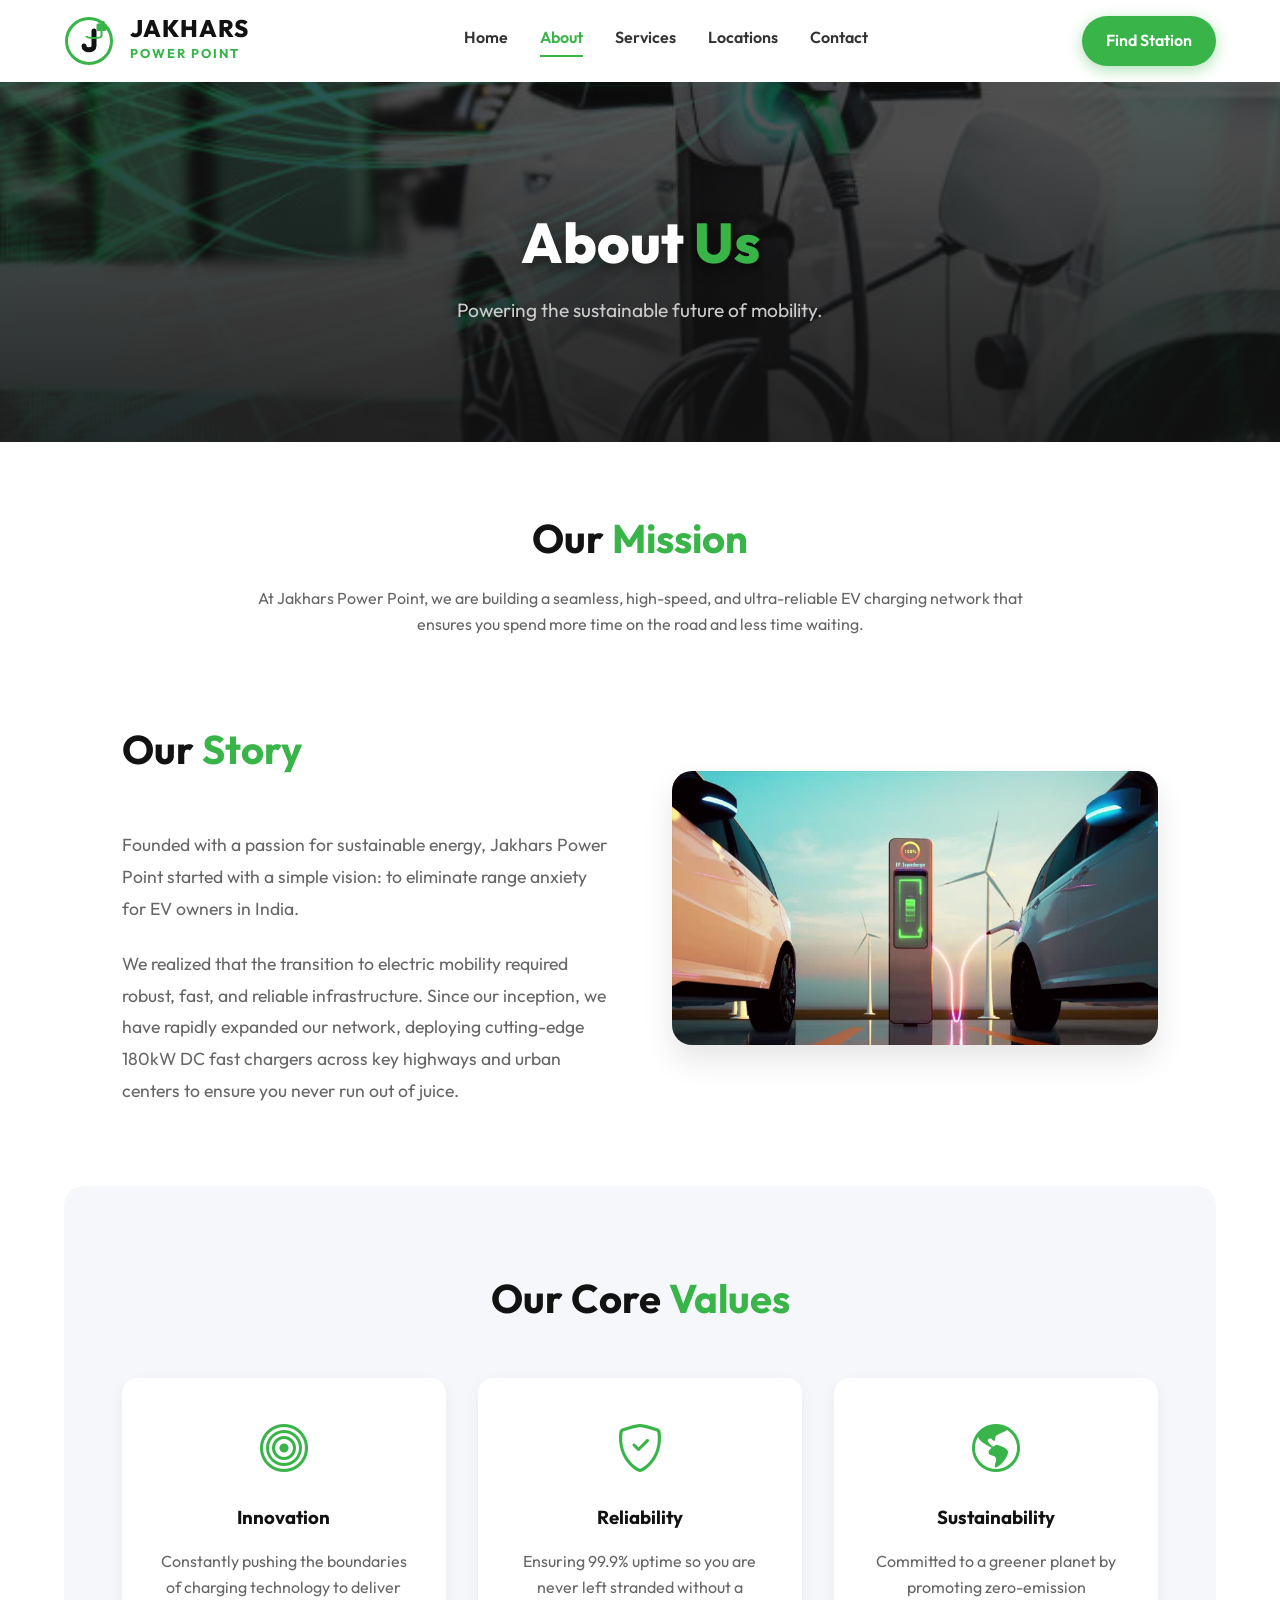
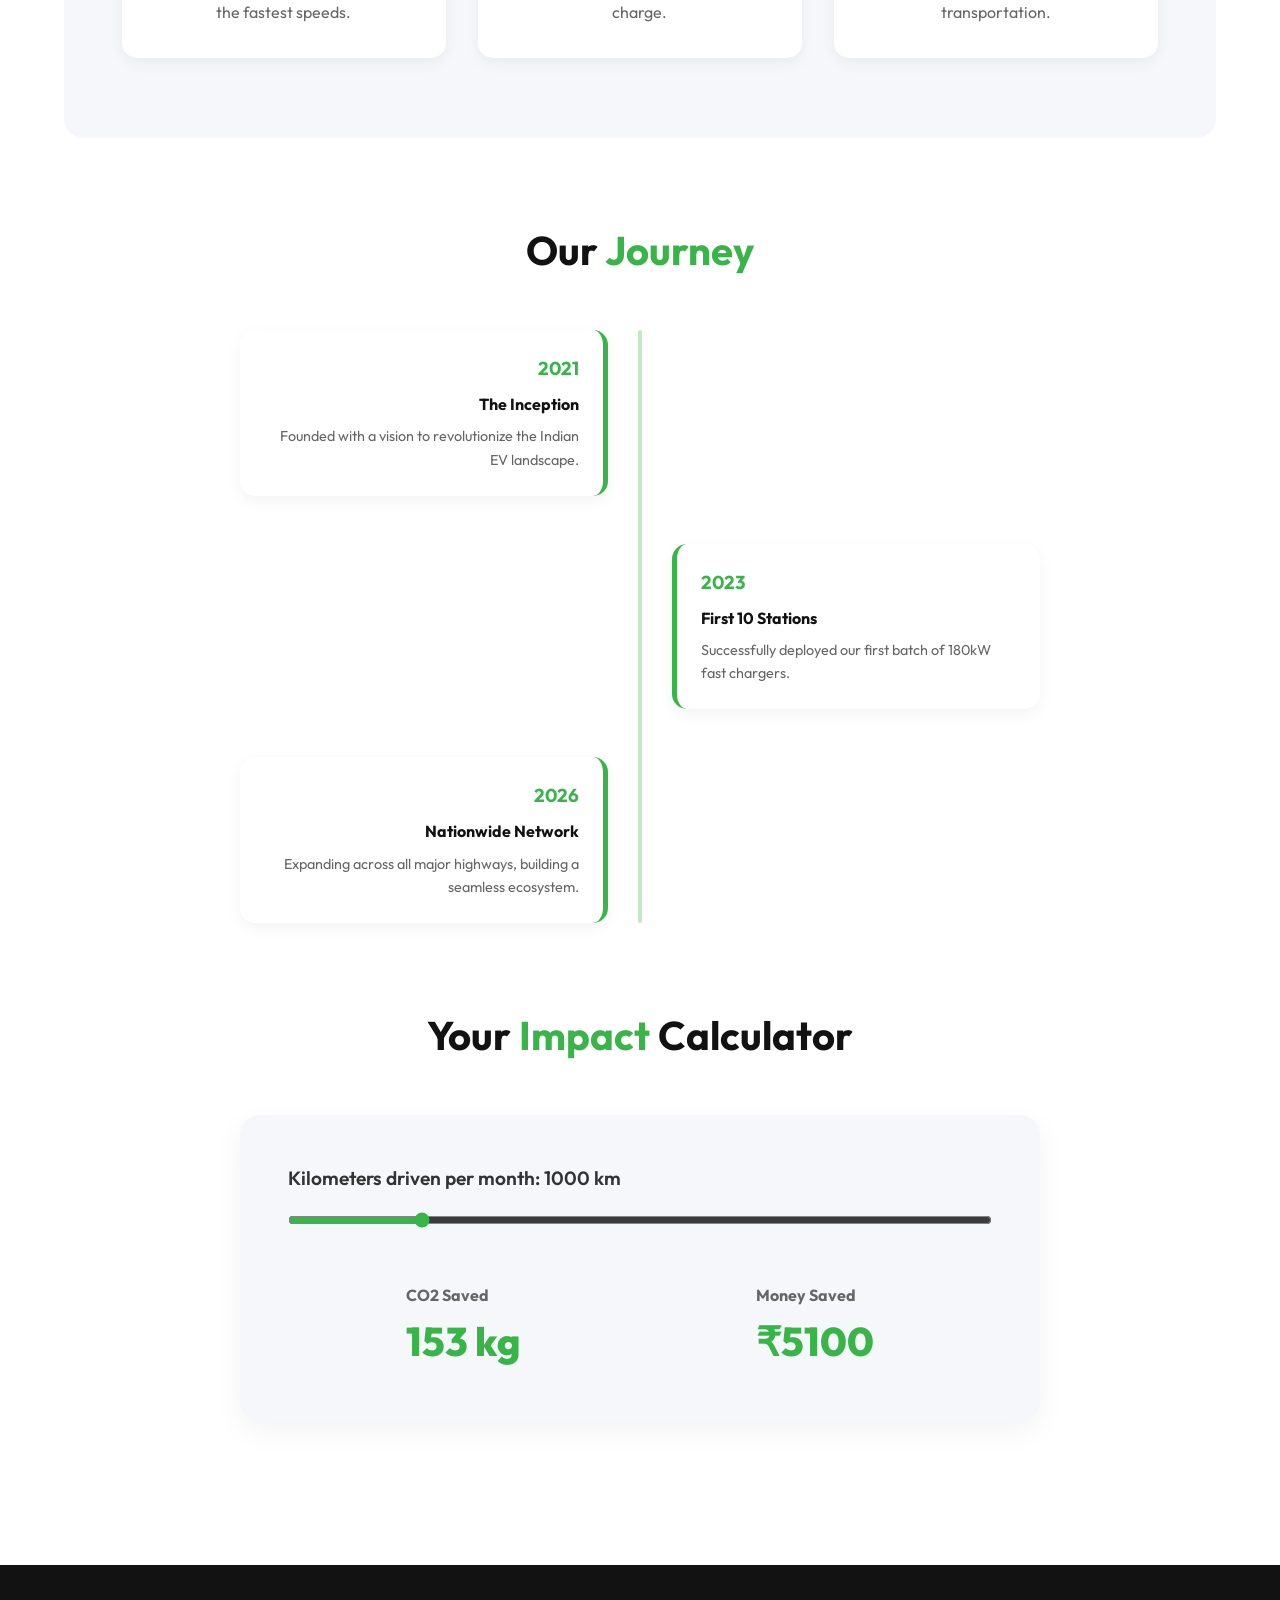
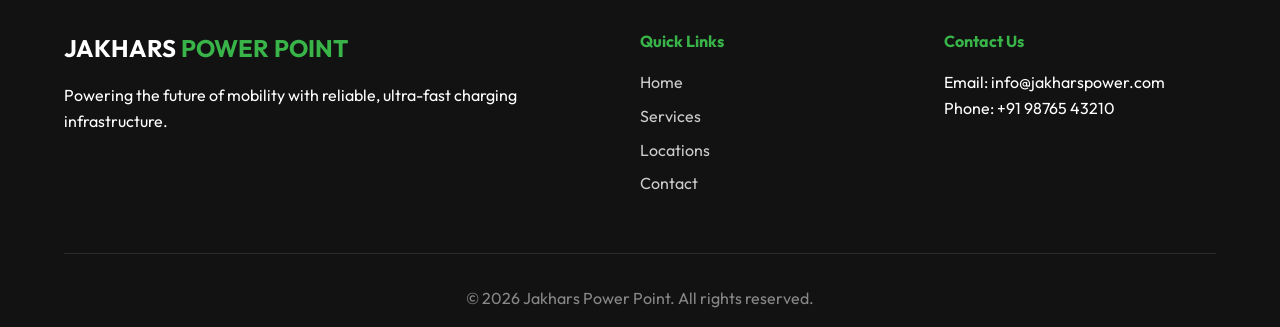
==== about.html @ 880c18c5 "Initial commit for EV Charging Station website" ====
<!DOCTYPE html>
<html lang="en">
<head>
    <meta charset="UTF-8">
    <meta name="viewport" content="width=device-width, initial-scale=1.0">
    <title>About Us | JAKHARS POWER POINT</title>
    <link href="https://fonts.googleapis.com/css2?family=Outfit:wght@300;400;600;700;800&display=swap" rel="stylesheet">
    <link rel="stylesheet" href="https://cdn.jsdelivr.net/npm/bootstrap-icons@1.11.1/font/bootstrap-icons.css">
    <link rel="stylesheet" href="style.css">
</head>
<body>
    <header class="navbar">
        <div class="logo-container" style="cursor: pointer;" onclick="window.location.href='index.html'">
            <svg class="logo-svg" viewBox="0 0 100 100" xmlns="http://www.w3.org/2000/svg">
                <circle cx="50" cy="50" r="45" fill="none" stroke="var(--primary-green)" stroke-width="6"/>
                <path d="M60 30 V60 C60 70, 40 70, 40 60" fill="none" stroke="var(--dark-charcoal)" stroke-width="10" stroke-linecap="round"/>
                <g transform="translate(65, 10)">
                    <rect x="0" y="5" width="20" height="15" fill="var(--primary-green)" rx="3"/>
                    <rect x="4" y="0" width="4" height="5" fill="var(--primary-green)"/>
                    <rect x="12" y="0" width="4" height="5" fill="var(--primary-green)"/>
                    <path d="M10 20 V30 C10 35, -20 35, -20 30" fill="none" stroke="var(--primary-green)" stroke-width="4"/>
                </g>
            </svg>
            <div class="brand-text">
                <h1>JAKHARS</h1>
                <span class="tagline">POWER POINT</span>
            </div>
        </div>
        <nav class="nav-links">
            <a href="index.html">Home</a>
            <a href="about.html" class="active">About</a>
            <a href="services.html">Services</a>
            <a href="locations.html">Locations</a>
            <a href="contact.html">Contact</a>
        </nav>
        <a href="locations.html" class="cta-button">Find Station</a>
    </header>

    <section class="page-hero fade-in" style="width: 100%; height: 40vh; min-height: 300px; background: url('img5.jpg') center/cover no-repeat; position: relative; display: flex; align-items: center; justify-content: center; text-align: center; margin-top: 0;">
        <div style="position: absolute; inset: 0; background: linear-gradient(to bottom, rgba(18,18,18,0.7), rgba(18,18,18,0.9));"></div>
        <div style="position: relative; z-index: 1; color: var(--white); padding: 0 2rem;">
            <h1 style="font-size: 3.5rem; font-weight: 800; margin-bottom: 0.5rem; text-shadow: 0 5px 15px rgba(0,0,0,0.5);">About <span class="highlight">Us</span></h1>
            <p style="font-size: 1.2rem; color: #ccc;">Powering the sustainable future of mobility.</p>
        </div>
    </section>

    <main class="page-container" style="padding-top: 4rem;">
        <h2 class="section-title fade-in">Our <span class="highlight">Mission</span></h2>
        <p class="subtitle fade-in delay-100" style="max-width: 800px; margin: -2rem auto 3rem auto; text-align: center;">At Jakhars Power Point, we are building a seamless, high-speed, and ultra-reliable EV charging network that ensures you spend more time on the road and less time waiting.</p>

        <section class="story-section fade-in delay-100" style="padding: 2rem 5% 5rem 5%; display: flex; align-items: center; gap: 4rem; flex-wrap: wrap;">
            <div style="flex: 1; min-width: 300px;">
                <h2 class="section-title" style="text-align: left;">Our <span class="highlight">Story</span></h2>
                <p style="color: var(--text-muted); line-height: 1.8; font-size: 1.1rem; margin-bottom: 1.5rem;">
                    Founded with a passion for sustainable energy, Jakhars Power Point started with a simple vision: to eliminate range anxiety for EV owners in India.
                </p>
                <p style="color: var(--text-muted); line-height: 1.8; font-size: 1.1rem;">
                    We realized that the transition to electric mobility required robust, fast, and reliable infrastructure. Since our inception, we have rapidly expanded our network, deploying cutting-edge 180kW DC fast chargers across key highways and urban centers to ensure you never run out of juice.
                </p>
            </div>
            <div style="flex: 1; min-width: 300px;">
                <img src="img4.jpg" alt="Our Story" style="width: 100%; border-radius: 20px; box-shadow: 0 15px 30px rgba(0,0,0,0.1);">
            </div>
        </section>

        <section class="values-section fade-in delay-200" style="padding: 5rem 5%; background: var(--light-bg); border-radius: 20px; margin-bottom: 5rem;">
            <h2 class="section-title">Our Core <span class="highlight">Values</span></h2>
            <div style="display: grid; grid-template-columns: repeat(auto-fit, minmax(250px, 1fr)); gap: 2rem;">
                <div style="text-align: center; padding: 2rem; background: var(--white); border-radius: 15px; box-shadow: 0 5px 15px rgba(0,0,0,0.05);">
                    <div style="font-size: 3rem; margin-bottom: 1rem;"><i class="bi bi-bullseye" style="color: var(--primary-green);"></i></div>
                    <h3 style="color: var(--dark-charcoal); margin-bottom: 1rem;">Innovation</h3>
                    <p style="color: var(--text-muted);">Constantly pushing the boundaries of charging technology to deliver the fastest speeds.</p>
                </div>
                <div style="text-align: center; padding: 2rem; background: var(--white); border-radius: 15px; box-shadow: 0 5px 15px rgba(0,0,0,0.05);">
                    <div style="font-size: 3rem; margin-bottom: 1rem;"><i class="bi bi-shield-check" style="color: var(--primary-green);"></i></div>
                    <h3 style="color: var(--dark-charcoal); margin-bottom: 1rem;">Reliability</h3>
                    <p style="color: var(--text-muted);">Ensuring 99.9% uptime so you are never left stranded without a charge.</p>
                </div>
                <div style="text-align: center; padding: 2rem; background: var(--white); border-radius: 15px; box-shadow: 0 5px 15px rgba(0,0,0,0.05);">
                    <div style="font-size: 3rem; margin-bottom: 1rem;"><i class="bi bi-globe-americas" style="color: var(--primary-green);"></i></div>
                    <h3 style="color: var(--dark-charcoal); margin-bottom: 1rem;">Sustainability</h3>
                    <p style="color: var(--text-muted);">Committed to a greener planet by promoting zero-emission transportation.</p>
                </div>
            </div>
        </section>

        <section class="timeline-section fade-in delay-200" style="padding: 0 5% 5rem 5%;">
            <h2 class="section-title">Our <span class="highlight">Journey</span></h2>
            <div style="max-width: 800px; margin: 0 auto; position: relative;">
                <div style="position: absolute; left: 50%; transform: translateX(-50%); width: 4px; height: 100%; background: var(--primary-green); opacity: 0.3; border-radius: 4px;"></div>
                
                <div style="display: flex; justify-content: flex-start; margin-bottom: 3rem; position: relative; width: 50%;">
                    <div style="background: var(--white); padding: 1.5rem; border-radius: 15px; box-shadow: 0 5px 15px rgba(0,0,0,0.05); text-align: right; margin-right: 2rem; width: 100%; border-right: 5px solid var(--primary-green);">
                        <h3 style="color: var(--primary-green); margin-bottom: 0.5rem;">2021</h3>
                        <h4 style="color: var(--dark-charcoal); margin-bottom: 0.5rem;">The Inception</h4>
                        <p style="color: var(--text-muted); font-size: 0.9rem;">Founded with a vision to revolutionize the Indian EV landscape.</p>
                    </div>
                </div>

                <div style="display: flex; justify-content: flex-end; margin-bottom: 3rem; position: relative; width: 50%; margin-left: 50%;">
                    <div style="background: var(--white); padding: 1.5rem; border-radius: 15px; box-shadow: 0 5px 15px rgba(0,0,0,0.05); text-align: left; margin-left: 2rem; width: 100%; border-left: 5px solid var(--primary-green);">
                        <h3 style="color: var(--primary-green); margin-bottom: 0.5rem;">2023</h3>
                        <h4 style="color: var(--dark-charcoal); margin-bottom: 0.5rem;">First 10 Stations</h4>
                        <p style="color: var(--text-muted); font-size: 0.9rem;">Successfully deployed our first batch of 180kW fast chargers.</p>
                    </div>
                </div>

                <div style="display: flex; justify-content: flex-start; position: relative; width: 50%;">
                    <div style="background: var(--white); padding: 1.5rem; border-radius: 15px; box-shadow: 0 5px 15px rgba(0,0,0,0.05); text-align: right; margin-right: 2rem; width: 100%; border-right: 5px solid var(--primary-green);">
                        <h3 style="color: var(--primary-green); margin-bottom: 0.5rem;">2026</h3>
                        <h4 style="color: var(--dark-charcoal); margin-bottom: 0.5rem;">Nationwide Network</h4>
                        <p style="color: var(--text-muted); font-size: 0.9rem;">Expanding across all major highways, building a seamless ecosystem.</p>
                    </div>
                </div>
            </div>
        </section>

        <section class="calculator-section fade-in delay-200" style="padding-top: 0;">
            <h2 class="section-title">Your <span class="highlight">Impact</span> Calculator</h2>
            <div class="calculator-card">
                <div class="slider-container">
                    <label for="km-slider">Kilometers driven per month: <span id="km-val">1000</span> km</label>
                    <input type="range" id="km-slider" min="100" max="5000" value="1000" step="100">
                </div>
                <div class="results">
                    <div class="result-box">
                        <h4>CO2 Saved</h4>
                        <p><span id="co2-val">153</span> kg</p>
                    </div>
                    <div class="result-box">
                        <h4>Money Saved</h4>
                        <p>₹<span id="money-val">5100</span></p>
                    </div>
                </div>
            </div>
        </section>
    </main>

    <footer>
        <div class="footer-content fade-in delay-300">
            <div class="footer-brand">
                <h3>JAKHARS <span class="highlight">POWER POINT</span></h3>
                <p>Powering the future of mobility with reliable, ultra-fast charging infrastructure.</p>
            </div>
            <div class="footer-links">
                <h4>Quick Links</h4>
                <a href="index.html">Home</a>
                <a href="services.html">Services</a>
                <a href="locations.html">Locations</a>
                <a href="contact.html">Contact</a>
            </div>
            <div class="footer-contact">
                <h4>Contact Us</h4>
                <p>Email: info@jakharspower.com</p>
                <p>Phone: +91 98765 43210</p>
            </div>
        </div>
        <div class="footer-bottom">
            <p>&copy; 2026 Jakhars Power Point. All rights reserved.</p>
        </div>
    </footer>
    <script src="app.js"></script>
</body>
</html>
---- style.css ----
:root {
    --primary-green: #38B449; /* Matching the eco-green from the image */
    --primary-green-glow: rgba(56, 180, 73, 0.4);
    --dark-charcoal: #121212; /* Darker than the image's matte black for sleek UI */
    --station-dark: #1F1F1F;
    --light-bg: #F5F7FA;
    --white: #FFFFFF;
    --text-main: #333333;
    --text-muted: #666666;
    
    --transition: all 0.3s cubic-bezier(0.4, 0, 0.2, 1);
}

* {
    margin: 0;
    padding: 0;
    box-sizing: border-box;
}

body {
    font-family: 'Outfit', sans-serif;
    background-color: var(--white);
    color: var(--text-main);
    line-height: 1.6;
    overflow-x: hidden;
}

/* Typography Highlights */
.highlight {
    color: var(--primary-green);
}
.section-title {
    text-align: center;
    font-size: 2.5rem;
    font-weight: 700;
    margin-bottom: 3rem;
    color: var(--dark-charcoal);
}
.subtitle {
    text-align: center;
    color: var(--text-muted);
    margin-top: -2rem;
    margin-bottom: 3rem;
}

/* Navbar */
.navbar {
    display: flex;
    justify-content: space-between;
    align-items: center;
    padding: 1rem 5%;
    background-color: var(--white);
    box-shadow: 0 4px 20px rgba(0,0,0,0.05);
    position: sticky;
    top: 0;
    z-index: 1000;
}

.logo-container {
    display: flex;
    align-items: center;
    gap: 1rem;
}

.logo-svg {
    width: 50px;
    height: 50px;
}

.brand-text h1 {
    font-size: 1.5rem;
    font-weight: 800;
    color: var(--dark-charcoal);
    line-height: 1;
    letter-spacing: 1px;
}

.brand-text .tagline {
    font-size: 0.8rem;
    font-weight: 700;
    color: var(--primary-green);
    letter-spacing: 2px;
}

.nav-links {
    display: flex;
    gap: 2rem;
}

.nav-links a {
    text-decoration: none;
    color: var(--text-main);
    font-weight: 600;
    transition: var(--transition);
}

.nav-links a:hover {
    color: var(--primary-green);
}

.cta-button {
    background-color: var(--primary-green);
    color: var(--white);
    padding: 0.75rem 1.5rem;
    border-radius: 50px;
    text-decoration: none;
    font-weight: 600;
    border: none;
    cursor: pointer;
    transition: var(--transition);
    box-shadow: 0 4px 15px var(--primary-green-glow);
}

.cta-button:hover:not(:disabled) {
    transform: translateY(-2px);
    box-shadow: 0 6px 20px rgba(56, 180, 73, 0.6);
}

.cta-button:disabled {
    background-color: #ccc;
    box-shadow: none;
    cursor: not-allowed;
    transform: none;
}

/* Hero Section */
.hero {
    display: flex;
    align-items: center;
    justify-content: space-between;
    padding: 5rem 5%;
    background: linear-gradient(135deg, var(--light-bg) 0%, #E3E9ED 100%);
    min-height: 85vh;
}

.hero-content {
    flex: 1;
    max-width: 500px;
}

.hero-content h2 {
    font-size: 3.5rem;
    font-weight: 800;
    line-height: 1.2;
    color: var(--dark-charcoal);
    margin-bottom: 1.5rem;
}

.hero-content p {
    font-size: 1.2rem;
    color: var(--text-muted);
    margin-bottom: 2rem;
}

.search-bar {
    display: flex;
    background: var(--white);
    border-radius: 50px;
    padding: 0.5rem;
    box-shadow: 0 10px 30px rgba(0,0,0,0.08);
}

.search-bar input {
    flex: 1;
    border: none;
    padding: 0 1.5rem;
    font-family: inherit;
    font-size: 1rem;
    outline: none;
    border-radius: 50px 0 0 50px;
}

.search-btn {
    background-color: var(--dark-charcoal);
    color: var(--white);
    border: none;
    padding: 0.75rem 2rem;
    border-radius: 50px;
    font-weight: 600;
    font-family: inherit;
    cursor: pointer;
    transition: var(--transition);
}

.search-btn:hover {
    background-color: var(--primary-green);
}

/* Hero Visual: Station Mockup */
.hero-visual {
    flex: 1;
    display: flex;
    justify-content: center;
    perspective: 1000px;
}

.station-mockup {
    width: 300px;
    display: flex;
    flex-direction: column;
    align-items: center;
    transform: rotateY(-15deg);
    transition: var(--transition);
}

.station-mockup:hover {
    transform: rotateY(0deg) scale(1.05);
}

.canopy {
    width: 120%;
    height: 40px;
    background-color: var(--white);
    border: 2px solid #ddd;
    border-radius: 10px 10px 0 0;
    display: flex;
    justify-content: center;
    align-items: center;
    box-shadow: 0 10px 20px rgba(0,0,0,0.1);
    z-index: 2;
}

.canopy-logo {
    font-weight: 800;
    color: var(--dark-charcoal);
    letter-spacing: 2px;
}

.station-body {
    width: 80%;
    height: 380px;
    background-color: var(--station-dark);
    border-radius: 0 0 10px 10px;
    display: flex;
    flex-direction: column;
    align-items: center;
    padding: 20px;
    box-shadow: inset 0 0 20px rgba(0,0,0,0.5), 0 20px 40px rgba(0,0,0,0.2);
    position: relative;
}

.station-screen {
    width: 100%;
    height: 120px;
    background-color: #000;
    border-radius: 10px;
    border: 3px solid #333;
    display: flex;
    justify-content: center;
    align-items: center;
    margin-bottom: 20px;
    overflow: hidden;
}

.screen-ui {
    display: flex;
    flex-direction: column;
    align-items: center;
}

.welcome-text {
    color: var(--primary-green);
    font-weight: 700;
    letter-spacing: 2px;
    margin-bottom: 10px;
    text-shadow: 0 0 10px var(--primary-green-glow);
}

.car-anim {
    animation: float 3s ease-in-out infinite;
}

@keyframes float {
    0%, 100% { transform: translateY(0); }
    50% { transform: translateY(-5px); }
}

.power-label {
    background-color: var(--primary-green);
    color: var(--dark-charcoal);
    font-weight: 800;
    padding: 5px 15px;
    border-radius: 5px;
    margin-bottom: 20px;
    font-size: 1.2rem;
}

.guns {
    display: grid;
    grid-template-columns: 1fr 1fr;
    gap: 15px;
    width: 100%;
}

.gun {
    background-color: #333;
    color: var(--white);
    text-align: center;
    padding: 10px;
    border-radius: 5px;
    font-weight: 700;
    border: 2px solid #444;
}

.emergency-stop {
    width: 30px;
    height: 30px;
    background-color: #e74c3c;
    border-radius: 50%;
    position: absolute;
    bottom: 20px;
    right: 20px;
    border: 3px solid #c0392b;
    box-shadow: 0 0 10px rgba(231, 76, 60, 0.5);
}

/* Features Section */
.features-section {
    padding: 5rem 5%;
    background-color: var(--white);
}

.features-grid {
    display: grid;
    grid-template-columns: repeat(auto-fit, minmax(250px, 1fr));
    gap: 2rem;
}

.feature-card {
    padding: 2rem;
    border-radius: 20px;
    background: var(--light-bg);
    transition: var(--transition);
    border: 1px solid transparent;
}

.feature-card:hover {
    transform: translateY(-10px);
    border-color: var(--primary-green);
    box-shadow: 0 15px 30px rgba(56, 180, 73, 0.1);
}

.feature-icon {
    font-size: 3rem;
    margin-bottom: 1rem;
}

.feature-card h3 {
    color: var(--dark-charcoal);
    margin-bottom: 1rem;
}

/* Simulator Section */
.simulator-section {
    padding: 5rem 5%;
    background-color: var(--station-dark);
    color: var(--white);
}

.simulator-section .section-title {
    color: var(--white);
}

.simulator-container {
    display: flex;
    gap: 3rem;
    background: rgba(255,255,255,0.05);
    padding: 3rem;
    border-radius: 20px;
    border: 1px solid rgba(255,255,255,0.1);
    backdrop-filter: blur(10px);
}

.station-panel {
    flex: 1;
    display: flex;
    align-items: center;
    justify-content: center;
}

.gun-selector {
    display: grid;
    grid-template-columns: 1fr 1fr;
    gap: 1rem;
}

.gun-btn {
    background-color: transparent;
    border: 2px solid var(--primary-green);
    color: var(--white);
    padding: 1.5rem;
    font-size: 1.2rem;
    border-radius: 10px;
    cursor: pointer;
    transition: var(--transition);
    font-weight: 600;
}

.gun-btn:hover {
    background-color: rgba(56, 180, 73, 0.1);
}

.gun-btn.active {
    background-color: var(--primary-green);
    color: var(--dark-charcoal);
    box-shadow: 0 0 20px var(--primary-green-glow);
}

.dashboard {
    flex: 2;
    display: flex;
    flex-direction: column;
    align-items: center;
}

.dash-header {
    font-size: 1.2rem;
    margin-bottom: 2rem;
    font-weight: 600;
}

.progress-ring-container {
    position: relative;
    width: 200px;
    height: 200px;
    margin-bottom: 2rem;
}

.progress-ring {
    transform: rotate(-90deg);
}

.ring-fill {
    stroke-dasharray: 502; /* 2 * pi * 80 */
    stroke-dashoffset: 502;
    transition: stroke-dashoffset 0.5s ease;
}

.soc-text {
    position: absolute;
    top: 50%;
    left: 50%;
    transform: translate(-50%, -50%);
    font-size: 3rem;
    font-weight: 800;
    color: var(--primary-green);
}

.stats-grid {
    display: flex;
    gap: 2rem;
    margin-bottom: 2rem;
}

.stat-box {
    text-align: center;
    background: rgba(0,0,0,0.2);
    padding: 1rem 2rem;
    border-radius: 10px;
}

.stat-label {
    display: block;
    font-size: 0.9rem;
    color: #aaa;
    margin-bottom: 0.5rem;
}

.stat-value {
    font-size: 1.5rem;
    font-weight: 700;
    color: var(--white);
}

/* Locator Section */
.locator-section {
    padding: 5rem 5%;
    background-color: var(--light-bg);
}

.locator-container {
    display: flex;
    gap: 2rem;
    height: 500px;
}

.locator-sidebar {
    flex: 1;
    background: var(--white);
    border-radius: 20px;
    padding: 1.5rem;
    box-shadow: 0 10px 30px rgba(0,0,0,0.05);
    display: flex;
    flex-direction: column;
}

.filter-group input {
    width: 100%;
    padding: 1rem;
    border: 1px solid #ddd;
    border-radius: 10px;
    font-family: inherit;
    outline: none;
}

.station-list {
    margin-top: 1.5rem;
    overflow-y: auto;
    flex: 1;
    display: flex;
    flex-direction: column;
    gap: 1rem;
}

.station-item {
    padding: 1rem;
    border: 1px solid #eee;
    border-radius: 10px;
    cursor: pointer;
    transition: var(--transition);
}

.station-item:hover {
    border-color: var(--primary-green);
    background: rgba(56, 180, 73, 0.05);
}

.station-item h4 {
    color: var(--dark-charcoal);
}

.status-badge {
    display: inline-block;
    padding: 0.25rem 0.5rem;
    border-radius: 5px;
    font-size: 0.8rem;
    font-weight: 600;
    margin-top: 0.5rem;
}

.status-available { background: #e6f7eb; color: var(--primary-green); }
.status-charging { background: #fef5e5; color: #f39c12; }

.locator-map-placeholder {
    flex: 2;
    background-color: #ddd;
    border-radius: 20px;
    overflow: hidden;
    position: relative;
    background-image: url('data:image/svg+xml;utf8,<svg width="100%" height="100%" xmlns="http://www.w3.org/2000/svg"><rect width="100%" height="100%" fill="%23e0e0e0"/><circle cx="50%" cy="50%" r="10" fill="%2338B449"/></svg>');
    background-size: cover;
}

.map-mockup {
    position: absolute;
    top: 50%;
    left: 50%;
    transform: translate(-50%, -50%);
    background: var(--white);
    padding: 1rem 2rem;
    border-radius: 50px;
    font-weight: 600;
    box-shadow: 0 5px 15px rgba(0,0,0,0.1);
}

/* Calculator Section */
.calculator-section {
    padding: 5rem 5%;
    background-color: var(--white);
}

.calculator-card {
    max-width: 800px;
    margin: 0 auto;
    background: var(--light-bg);
    padding: 3rem;
    border-radius: 20px;
    box-shadow: 0 10px 30px rgba(0,0,0,0.05);
}

.slider-container {
    margin-bottom: 3rem;
}

.slider-container label {
    display: block;
    font-size: 1.2rem;
    font-weight: 600;
    margin-bottom: 1rem;
}

input[type=range] {
    width: 100%;
    accent-color: var(--primary-green);
}

.results {
    display: flex;
    justify-content: space-around;
}

.result-box h4 {
    color: var(--text-muted);
    font-size: 1rem;
}

.result-box p {
    font-size: 2.5rem;
    font-weight: 800;
    color: var(--primary-green);
}

/* Footer */
footer {
    background-color: var(--dark-charcoal);
    color: var(--white);
    padding: 4rem 5% 1rem;
}

.footer-content {
    display: flex;
    justify-content: space-between;
    flex-wrap: wrap;
    gap: 2rem;
    margin-bottom: 3rem;
}

.footer-brand {
    flex: 2;
    min-width: 300px;
}

.footer-brand h3 {
    font-size: 1.5rem;
    margin-bottom: 1rem;
}

.footer-links, .footer-contact {
    flex: 1;
    min-width: 200px;
}

.footer-links h4, .footer-contact h4 {
    margin-bottom: 1rem;
    color: var(--primary-green);
}

.footer-links a {
    display: block;
    color: #ccc;
    text-decoration: none;
    margin-bottom: 0.5rem;
    transition: var(--transition);
}

.footer-links a:hover {
    color: var(--white);
    padding-left: 5px;
}

.footer-bottom {
    text-align: center;
    padding-top: 2rem;
    border-top: 1px solid rgba(255,255,255,0.1);
    color: #888;
}

.nav-links a.active {
    color: var(--primary-green);
    border-bottom: 2px solid var(--primary-green);
    padding-bottom: 5px;
}

.page-container {
    padding: 4rem 5%;
    min-height: 70vh;
}

/* Contact Page Styles */
.contact-wrapper {
    display: flex;
    gap: 4rem;
    max-width: 1200px;
    margin: 0 auto;
}

.contact-info, .contact-form-container {
    flex: 1;
}

.contact-info {
    background: var(--station-dark);
    color: var(--white);
    padding: 3rem;
    border-radius: 20px;
    box-shadow: 0 20px 40px rgba(0,0,0,0.1);
}

.contact-info h3 {
    font-size: 2rem;
    margin-bottom: 1rem;
    color: var(--primary-green);
}

.info-item {
    display: flex;
    gap: 1.5rem;
    margin-top: 2rem;
    align-items: flex-start;
}

.info-item .icon {
    font-size: 2rem;
    background: rgba(255,255,255,0.1);
    padding: 1rem;
    border-radius: 50%;
}

.contact-form-container {
    background: var(--light-bg);
    padding: 3rem;
    border-radius: 20px;
}

.input-group {
    margin-bottom: 1.5rem;
}

.input-group label {
    display: block;
    font-weight: 600;
    margin-bottom: 0.5rem;
    color: var(--dark-charcoal);
}

.input-group input, .input-group textarea {
    width: 100%;
    padding: 1rem;
    border: 1px solid #ddd;
    border-radius: 10px;
    font-family: inherit;
    font-size: 1rem;
    outline: none;
    transition: var(--transition);
}

.input-group input:focus, .input-group textarea:focus {
    border-color: var(--primary-green);
    box-shadow: 0 0 10px var(--primary-green-glow);
}

/* Responsive updates for new pages */
@media (max-width: 900px) {
    .contact-wrapper {
        flex-direction: column;
    }
}

/* Animations */
.fade-in {
    opacity: 0;
    transform: translateY(30px);
    transition: opacity 0.6s cubic-bezier(0.16, 1, 0.3, 1), transform 0.6s cubic-bezier(0.16, 1, 0.3, 1);
}

.fade-in.visible {
    opacity: 1;
    transform: translateY(0);
}

.delay-100 { transition-delay: 100ms; }
.delay-200 { transition-delay: 200ms; }
.delay-300 { transition-delay: 300ms; }

/* New Sections Styles */
.steps-container {
    display: grid;
    grid-template-columns: repeat(auto-fit, minmax(250px, 1fr));
    gap: 3rem;
    margin-top: 3rem;
}

.step-card {
    text-align: center;
    padding: 2rem;
    position: relative;
    background: var(--light-bg);
    border-radius: 20px;
    transition: var(--transition);
}

.step-card:hover {
    transform: translateY(-10px);
    box-shadow: 0 15px 30px rgba(0,0,0,0.05);
}

.step-number {
    width: 60px;
    height: 60px;
    background: var(--primary-green);
    color: var(--white);
    font-size: 1.5rem;
    font-weight: 800;
    display: flex;
    align-items: center;
    justify-content: center;
    border-radius: 50%;
    margin: -4rem auto 1rem auto;
    border: 5px solid var(--white);
    box-shadow: 0 5px 15px rgba(56, 180, 73, 0.3);
}

.step-card h3 {
    margin-bottom: 1rem;
    color: var(--dark-charcoal);
}

.stats-section {
    display: flex;
    justify-content: space-around;
    background: var(--station-dark);
    color: var(--white);
    padding: 4rem 5%;
    flex-wrap: wrap;
    gap: 2rem;
}

.stat-item {
    text-align: center;
}

.stat-item h3 {
    font-size: 3rem;
    color: var(--primary-green);
    font-weight: 800;
    margin-bottom: 0.5rem;
}

.stat-item p {
    font-size: 1.2rem;
    font-weight: 600;
    color: #ccc;
}

/* Banner Section */
.banner-container {
    position: relative;
    width: 100%;
    max-width: 1200px;
    margin: 0 auto;
    border-radius: 20px;
    overflow: hidden;
    box-shadow: 0 20px 40px rgba(0,0,0,0.1);
}

.main-banner {
    width: 100%;
    height: 400px;
    object-fit: cover;
    display: block;
    transition: transform 0.5s ease;
}

.banner-container:hover .main-banner {
    transform: scale(1.05);
}

.banner-overlay {
    position: absolute;
    top: 0;
    left: 0;
    width: 100%;
    height: 100%;
    background: linear-gradient(to right, rgba(18,18,18,0.9) 0%, rgba(18,18,18,0.4) 100%);
    display: flex;
    align-items: center;
    padding: 0 5%;
}

.banner-text {
    color: var(--white);
    max-width: 500px;
}
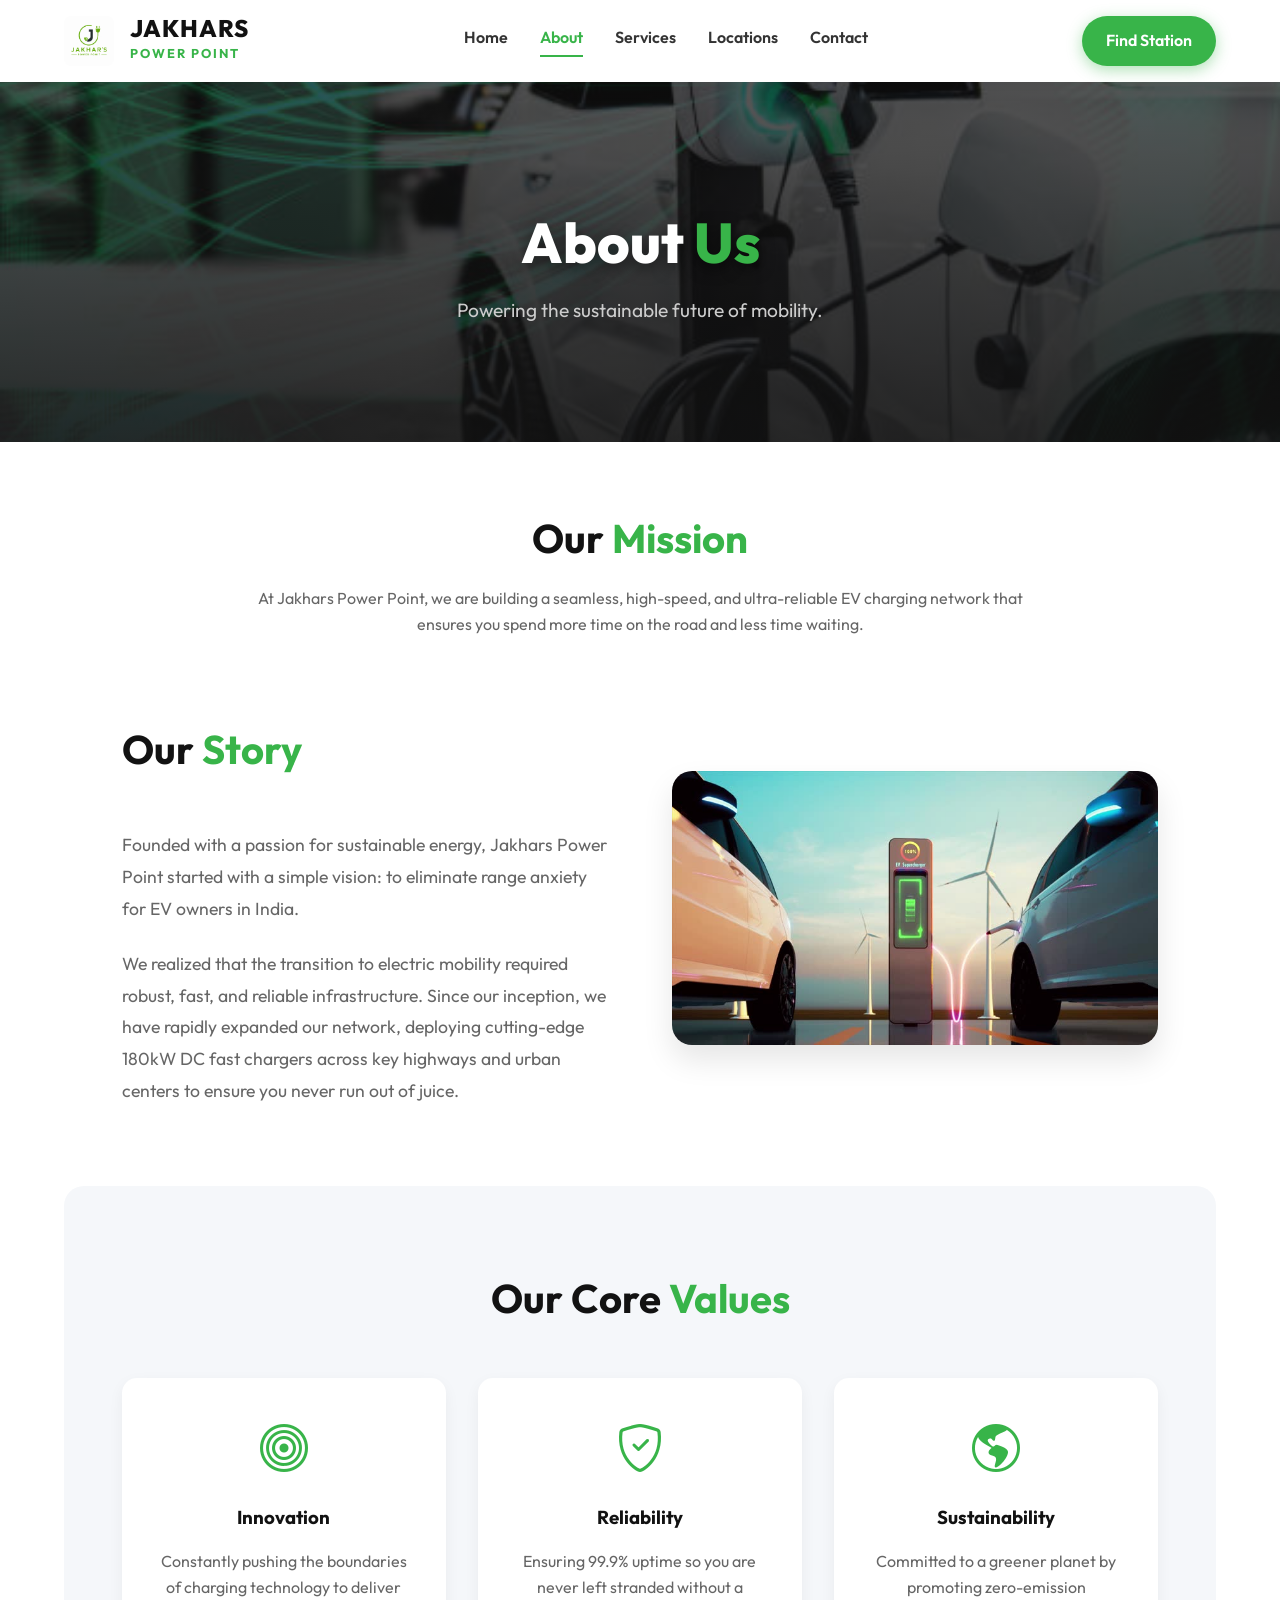
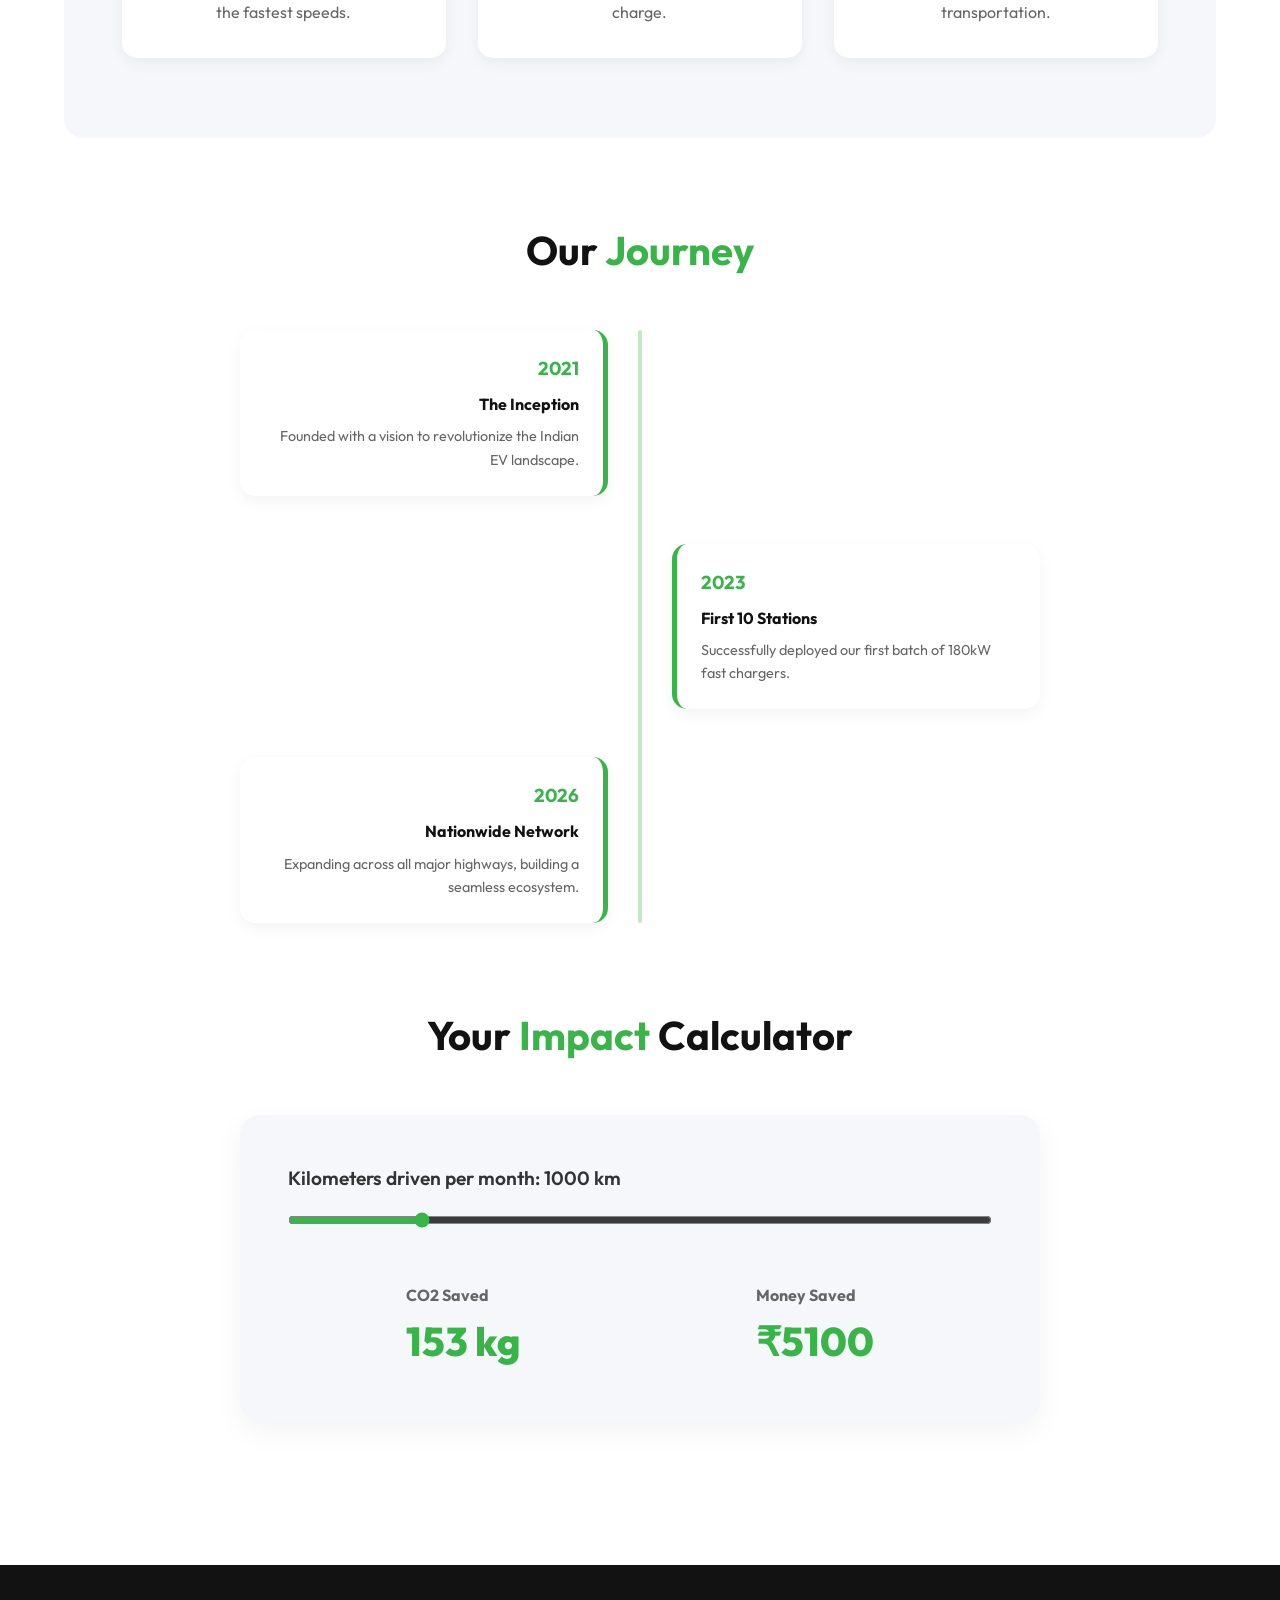
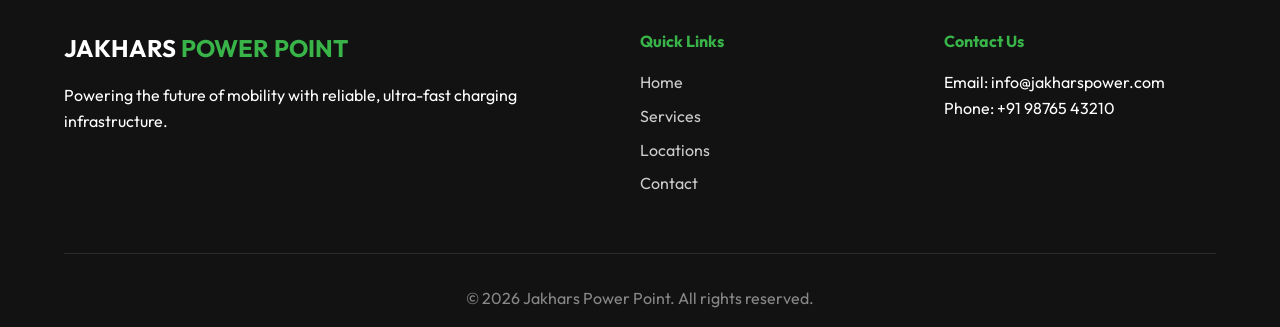
==== commit b65294f5: "Replace SVG logo with logo.jpeg across all pages" ====
--- a/about.html
+++ b/about.html
@@ -11,16 +11,7 @@
 <body>
     <header class="navbar">
         <div class="logo-container" style="cursor: pointer;" onclick="window.location.href='index.html'">
-            <svg class="logo-svg" viewBox="0 0 100 100" xmlns="http://www.w3.org/2000/svg">
-                <circle cx="50" cy="50" r="45" fill="none" stroke="var(--primary-green)" stroke-width="6"/>
-                <path d="M60 30 V60 C60 70, 40 70, 40 60" fill="none" stroke="var(--dark-charcoal)" stroke-width="10" stroke-linecap="round"/>
-                <g transform="translate(65, 10)">
-                    <rect x="0" y="5" width="20" height="15" fill="var(--primary-green)" rx="3"/>
-                    <rect x="4" y="0" width="4" height="5" fill="var(--primary-green)"/>
-                    <rect x="12" y="0" width="4" height="5" fill="var(--primary-green)"/>
-                    <path d="M10 20 V30 C10 35, -20 35, -20 30" fill="none" stroke="var(--primary-green)" stroke-width="4"/>
-                </g>
-            </svg>
+            <img src="logo.jpeg" alt="Jakhars Power Point Logo" class="logo-img">
             <div class="brand-text">
                 <h1>JAKHARS</h1>
                 <span class="tagline">POWER POINT</span>
@@ -33,7 +24,10 @@
             <a href="locations.html">Locations</a>
             <a href="contact.html">Contact</a>
         </nav>
-        <a href="locations.html" class="cta-button">Find Station</a>
+        <div class="header-actions">
+            <a href="locations.html" class="cta-button">Find Station</a>
+            <button class="mobile-menu-btn"><i class="bi bi-list"></i></button>
+        </div>
     </header>
 
     <section class="page-hero fade-in" style="width: 100%; height: 40vh; min-height: 300px; background: url('img5.jpg') center/cover no-repeat; position: relative; display: flex; align-items: center; justify-content: center; text-align: center; margin-top: 0;">
--- a/style.css
+++ b/style.css
@@ -62,9 +62,12 @@
     gap: 1rem;
 }
 
-.logo-svg {
-    width: 50px;
+.logo-img {
     height: 50px;
+    width: auto;
+    max-width: 150px;
+    object-fit: contain;
+    border-radius: 8px; /* Optional touch for the image */
 }
 
 .brand-text h1 {
@@ -881,3 +884,125 @@
     color: var(--white);
     max-width: 500px;
 }
+/* ----------------------------------
+   Responsive Design Media Queries 
+   ---------------------------------- */
+
+.header-actions {
+    display: flex;
+    align-items: center;
+    gap: 1rem;
+}
+
+.mobile-menu-btn {
+    display: none;
+    background: transparent;
+    border: none;
+    font-size: 2rem;
+    color: var(--dark-charcoal);
+    cursor: pointer;
+    transition: var(--transition);
+}
+
+.mobile-menu-btn:hover {
+    color: var(--primary-green);
+}
+
+@media (max-width: 900px) {
+    /* Navbar */
+    .mobile-menu-btn {
+        display: block;
+    }
+
+    .nav-links {
+        position: absolute;
+        top: 100%;
+        left: 0;
+        width: 100%;
+        background: var(--white);
+        flex-direction: column;
+        align-items: center;
+        padding: 2rem 0;
+        box-shadow: 0 10px 20px rgba(0,0,0,0.1);
+        gap: 1.5rem;
+        clip-path: polygon(0 0, 100% 0, 100% 0, 0 0);
+        transition: all 0.4s ease-in-out;
+    }
+
+    .nav-links.active-menu {
+        clip-path: polygon(0 0, 100% 0, 100% 100%, 0 100%);
+    }
+
+    .cta-button {
+        display: none;
+    }
+
+    /* Sections */
+    .section-title {
+        font-size: 2rem;
+    }
+
+    .hero-content h2, .page-hero h1 {
+        font-size: 2.5rem;
+    }
+
+    .simulator-container, .locator-container, .story-section, .features-section, .suggest-location, .faq-section {
+        flex-direction: column;
+        height: auto;
+    }
+
+    .simulator-container {
+        padding: 2rem;
+    }
+
+    .dashboard {
+        width: 100%;
+    }
+
+    .stats-grid {
+        flex-direction: column;
+        gap: 1rem;
+        width: 100%;
+    }
+
+    .locator-map-placeholder {
+        height: 400px;
+    }
+
+    .contact-wrapper {
+        flex-direction: column;
+        gap: 2rem;
+    }
+
+    .footer-content {
+        flex-direction: column;
+        text-align: center;
+    }
+
+    .footer-brand, .footer-links, .footer-contact {
+        min-width: 100%;
+    }
+}
+
+@media (max-width: 600px) {
+    .hero-content h2, .page-hero h1 {
+        font-size: 2rem;
+    }
+
+    .hero-content p, .page-hero p {
+        font-size: 1rem;
+    }
+
+    .stat-item h3 {
+        font-size: 2.5rem;
+    }
+    
+    .pricing-grid {
+        flex-direction: column;
+    }
+
+    .pricing-card {
+        max-width: 100%;
+        transform: none !important;
+    }
+}
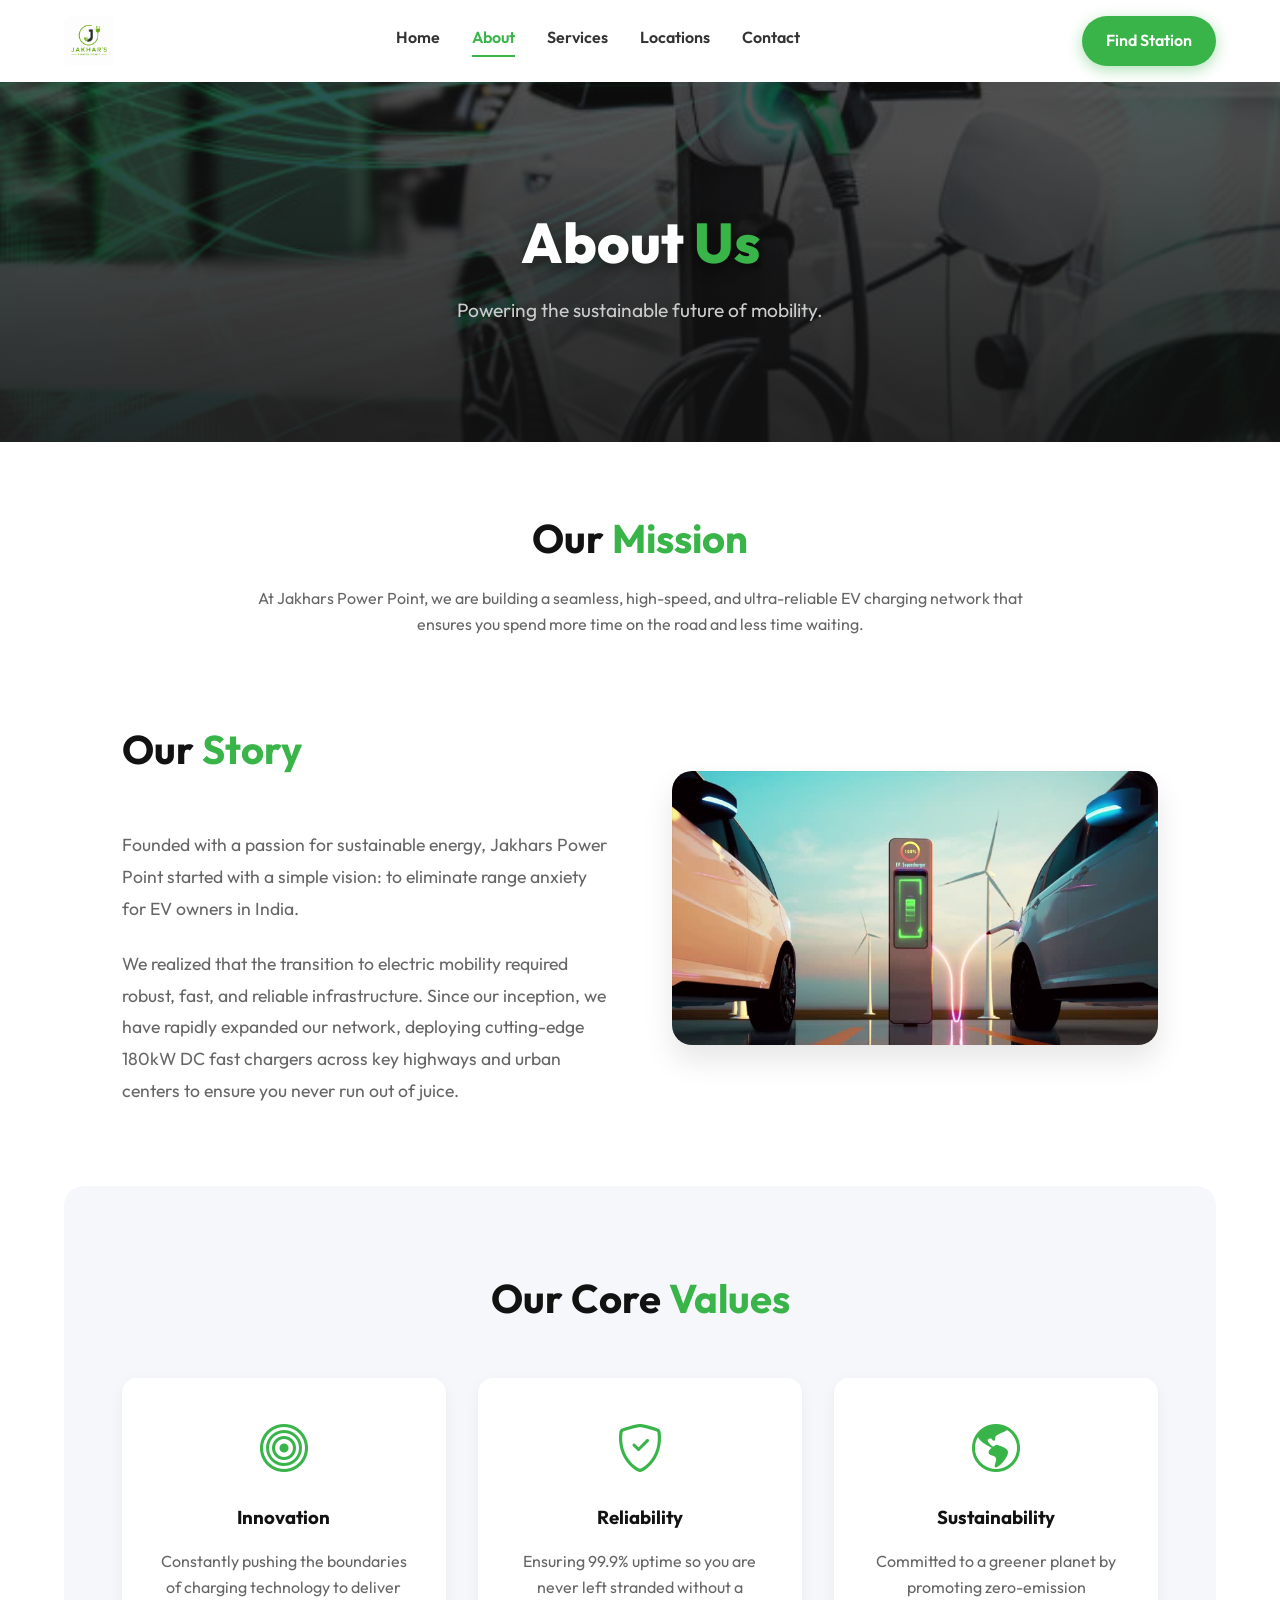
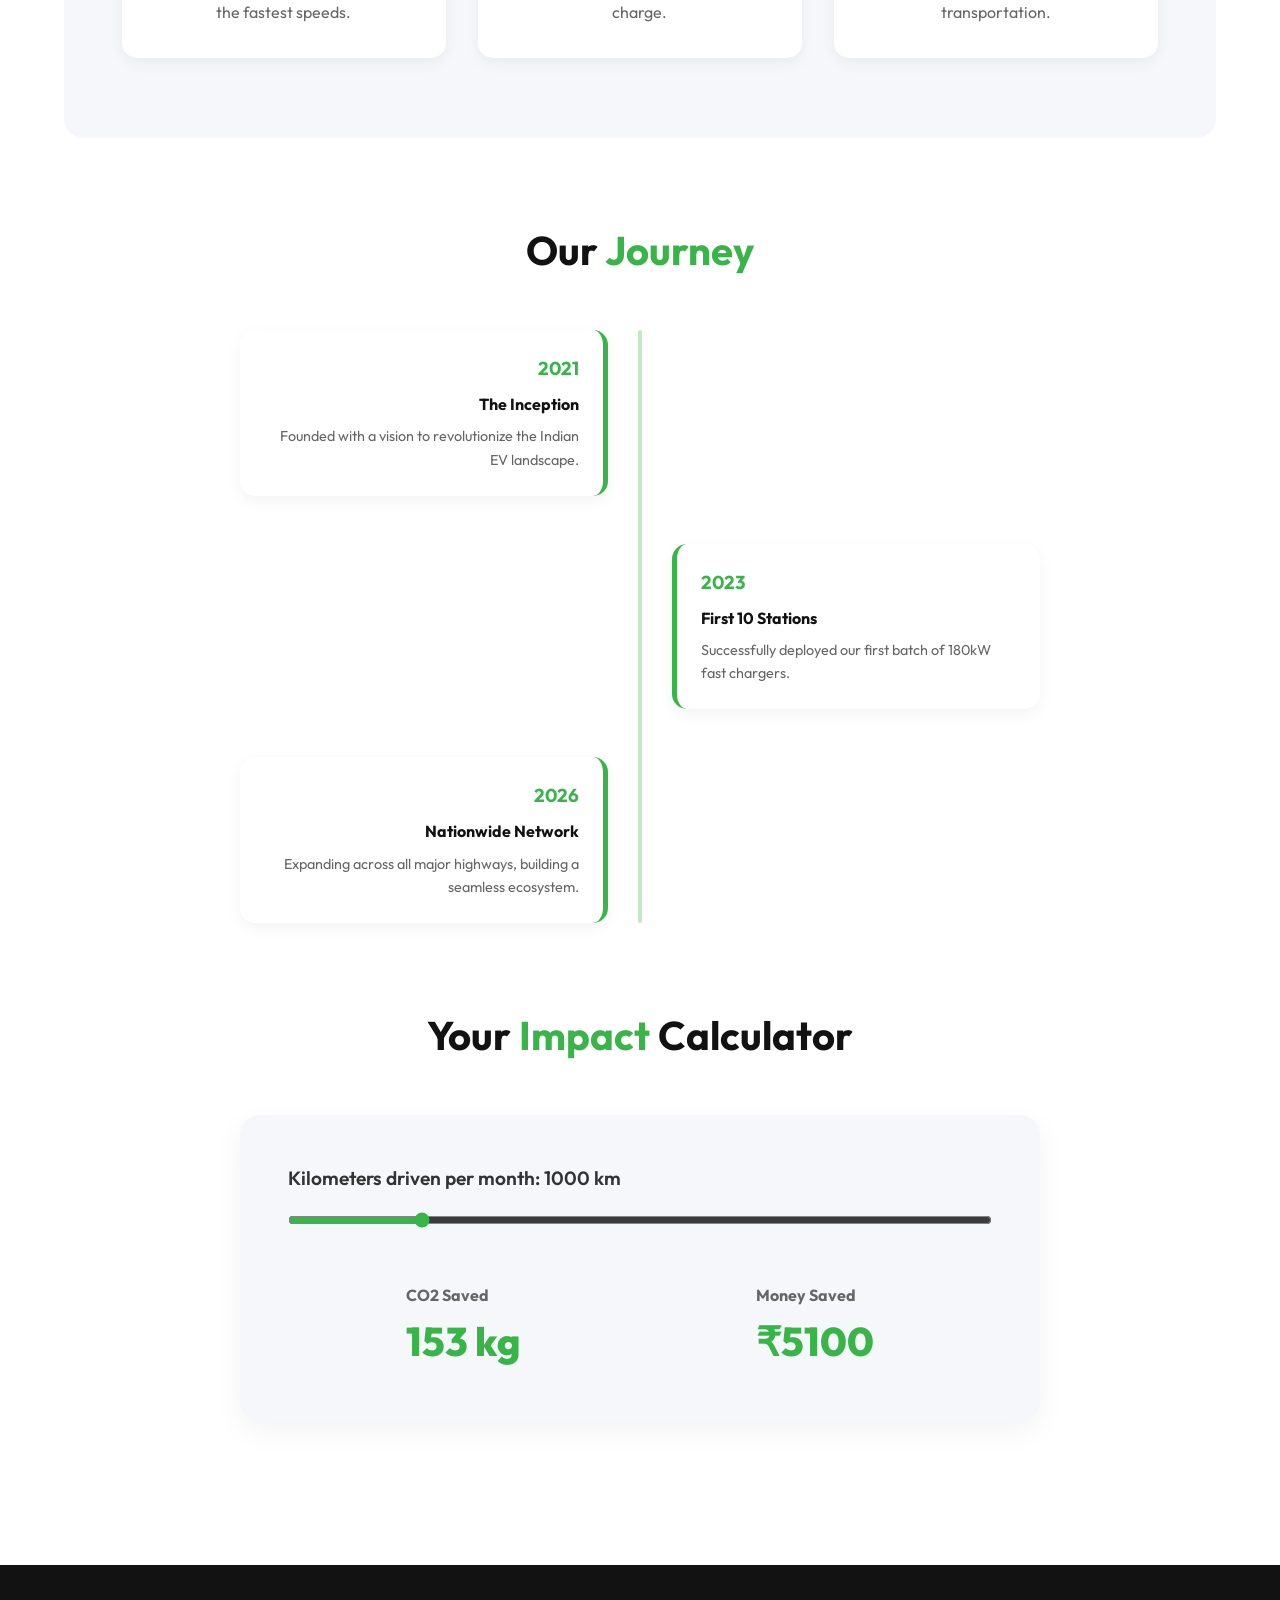
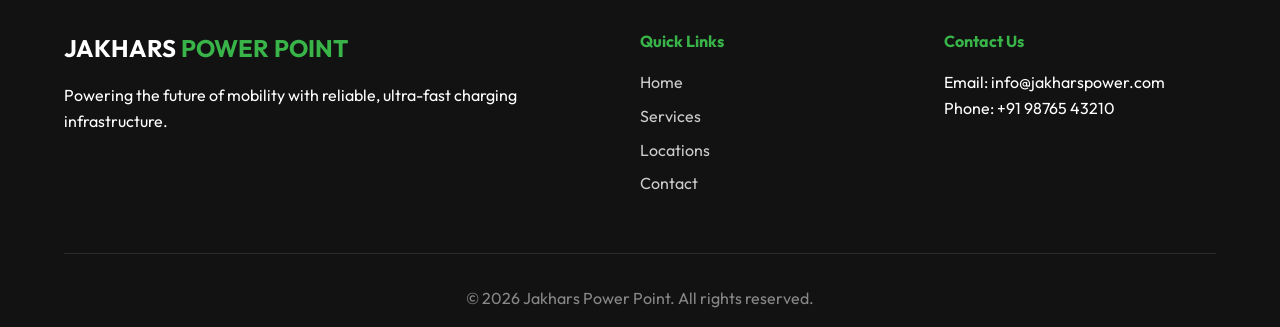
==== commit 71fc0c04: "Remove redundant brand text from logo container" ====
--- a/about.html
+++ b/about.html
@@ -12,10 +12,6 @@
     <header class="navbar">
         <div class="logo-container" style="cursor: pointer;" onclick="window.location.href='index.html'">
             <img src="logo.jpeg" alt="Jakhars Power Point Logo" class="logo-img">
-            <div class="brand-text">
-                <h1>JAKHARS</h1>
-                <span class="tagline">POWER POINT</span>
-            </div>
         </div>
         <nav class="nav-links">
             <a href="index.html">Home</a>
